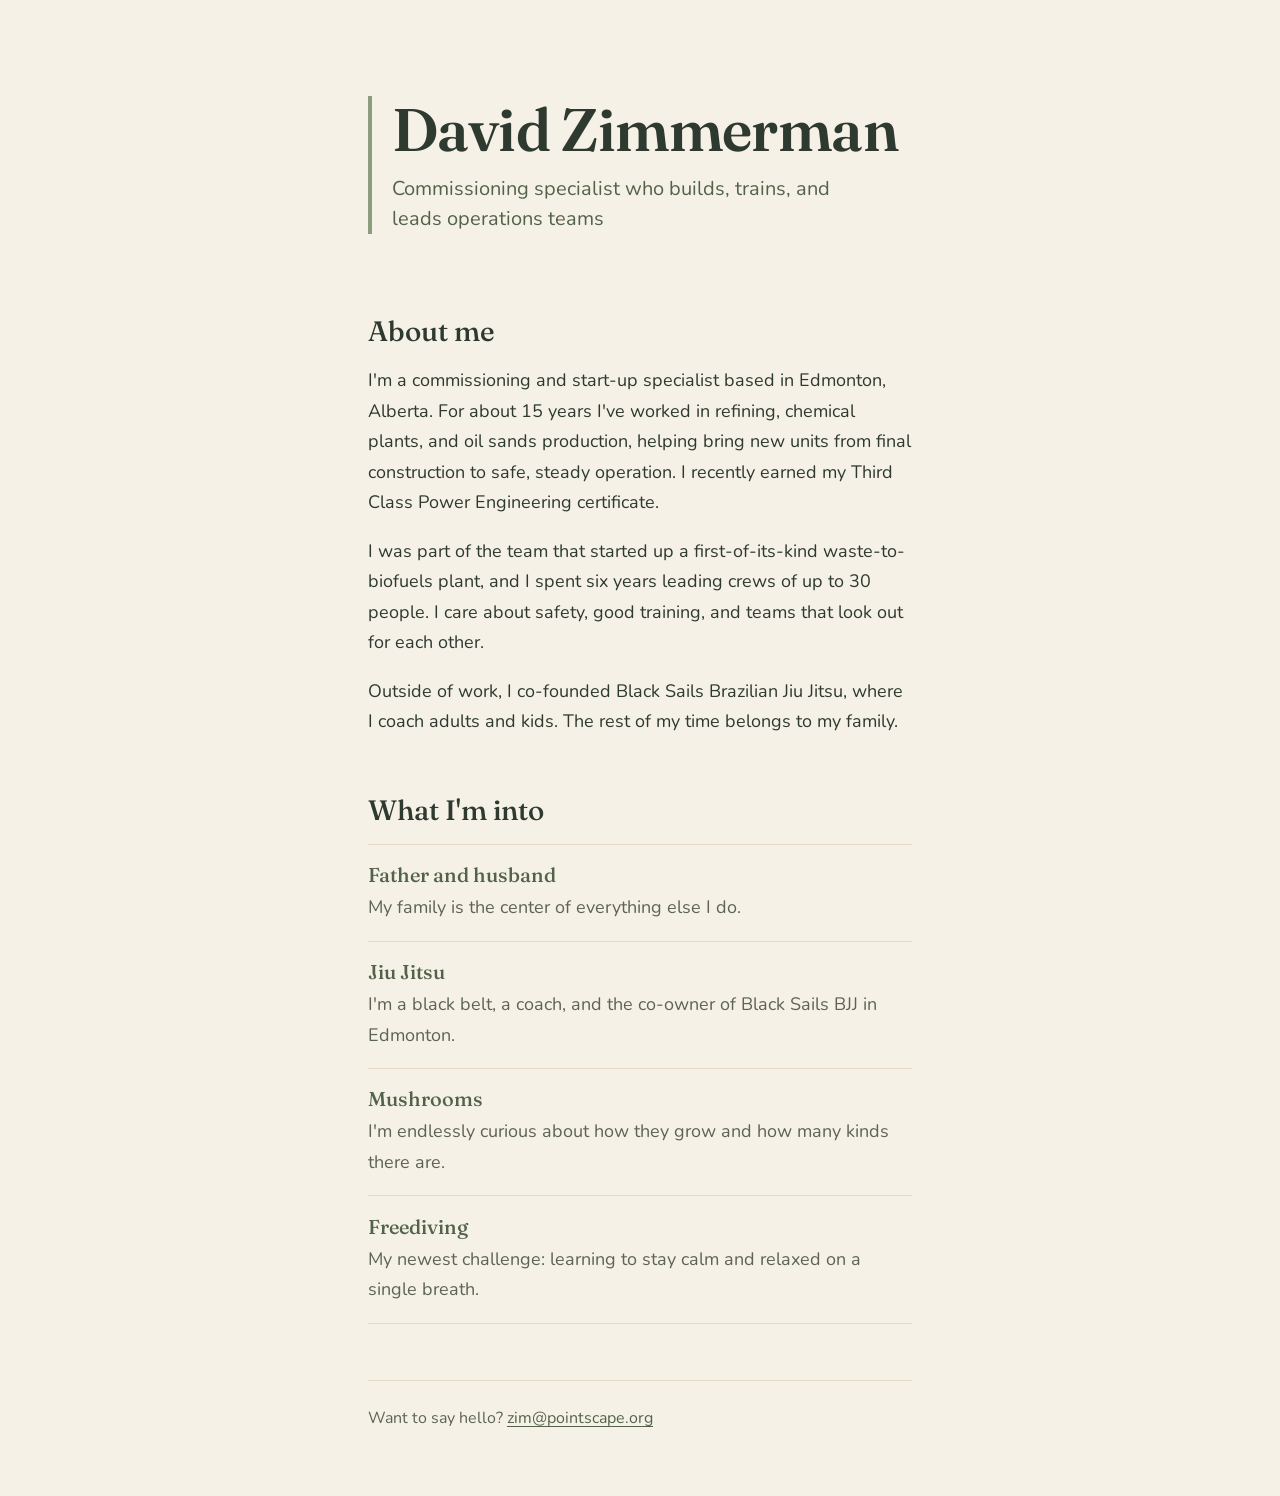
==== index.html @ 8589d8c2 "Add personal website" ====
<!DOCTYPE html>
<html lang="en">
<head>
  <meta charset="utf-8">
  <meta name="viewport" content="width=device-width, initial-scale=1">
  <title>David Zimmerman</title>
  <meta name="description" content="David Zimmerman: commissioning specialist, jiu jitsu coach, father and husband in Edmonton, Alberta.">
  <link rel="preconnect" href="https://fonts.googleapis.com">
  <link rel="preconnect" href="https://fonts.gstatic.com" crossorigin>
  <link rel="stylesheet" href="https://fonts.googleapis.com/css2?family=Fraunces:opsz,wght@9..144,500;9..144,600&family=Nunito:wght@400;600&display=swap">
  <link rel="stylesheet" href="style.css">
</head>
<body>
  <main class="page">
    <header class="intro">
      <h1>David Zimmerman</h1>
      <p class="tagline">Commissioning specialist who builds, trains, and leads operations teams</p>
    </header>

    <section aria-labelledby="about-heading">
      <h2 id="about-heading">About me</h2>
      <p>I'm a commissioning and start-up specialist based in Edmonton, Alberta. For about 15 years I've worked in refining, chemical plants, and oil sands production, helping bring new units from final construction to safe, steady operation. I recently earned my Third Class Power Engineering certificate.</p>
      <p>I was part of the team that started up a first-of-its-kind waste-to-biofuels plant, and I spent six years leading crews of up to 30 people. I care about safety, good training, and teams that look out for each other.</p>
      <p>Outside of work, I co-founded Black Sails Brazilian Jiu Jitsu, where I coach adults and kids. The rest of my time belongs to my family.</p>
    </section>

    <section aria-labelledby="interests-heading">
      <h2 id="interests-heading">What I'm into</h2>
      <ul class="interests">
        <li>
          <h3>Father and husband</h3>
          <p>My family is the center of everything else I do.</p>
        </li>
        <li>
          <h3>Jiu Jitsu</h3>
          <p>I'm a black belt, a coach, and the co-owner of Black Sails BJJ in Edmonton.</p>
        </li>
        <li>
          <h3>Mushrooms</h3>
          <p>I'm endlessly curious about how they grow and how many kinds there are.</p>
        </li>
        <li>
          <h3>Freediving</h3>
          <p>My newest challenge: learning to stay calm and relaxed on a single breath.</p>
        </li>
      </ul>
    </section>

    <footer class="footer">
      <p>Want to say hello? <a href="mailto:zim@pointscape.org">zim@pointscape.org</a></p>
    </footer>
  </main>
</body>
</html>
---- style.css ----
:root {
  --cream: #f6f1e7;
  --sand: #e4dac5;
  --sage: #8c9c7c;
  --sage-deep: #53634a;
  --ink: #2e3a2f;
  --muted: #5d6356;

  --serif: "Fraunces", Georgia, "Times New Roman", serif;
  --sans: "Nunito", "Segoe UI", system-ui, -apple-system, sans-serif;
}

*,
*::before,
*::after {
  box-sizing: border-box;
}

html {
  font-size: 100%;
  -webkit-text-size-adjust: 100%;
}

body {
  margin: 0;
  background: var(--cream);
  color: var(--ink);
  font-family: var(--sans);
  font-size: 1.125rem;
  line-height: 1.7;
}

.page {
  max-width: 38rem;
  margin: 0 auto;
  padding: 4rem 1.5rem 3rem;
}

/* Intro */
.intro {
  margin-bottom: 4rem;
  padding-left: 1.25rem;
  border-left: 4px solid var(--sage);
}

h1 {
  margin: 0;
  font-family: var(--serif);
  font-weight: 600;
  font-size: clamp(2.5rem, 9vw, 3.75rem);
  line-height: 1.1;
  letter-spacing: -0.01em;
}

.tagline {
  margin: 0.75rem 0 0;
  max-width: 28rem;
  color: var(--sage-deep);
  font-size: 1.25rem;
  line-height: 1.5;
}

/* Sections */
section {
  margin-bottom: 3.5rem;
}

h2 {
  margin: 0 0 1rem;
  font-family: var(--serif);
  font-weight: 500;
  font-size: 1.75rem;
  line-height: 1.25;
}

section p {
  margin: 0 0 1.1rem;
}

/* Interests */
.interests {
  margin: 0;
  padding: 0;
  list-style: none;
}

.interests li {
  padding: 1.1rem 0;
  border-top: 1px solid var(--sand);
}

.interests li:last-child {
  border-bottom: 1px solid var(--sand);
}

.interests h3 {
  margin: 0;
  font-family: var(--serif);
  font-weight: 500;
  font-size: 1.25rem;
  line-height: 1.3;
  color: var(--sage-deep);
}

.interests p {
  margin: 0.25rem 0 0;
  color: var(--muted);
}

/* Footer */
.footer {
  padding-top: 1.5rem;
  border-top: 1px solid var(--sand);
  color: var(--muted);
  font-size: 1rem;
}

.footer p {
  margin: 0;
}

a {
  color: var(--sage-deep);
  text-decoration-thickness: 1px;
  text-underline-offset: 0.2em;
}

a:hover {
  color: var(--ink);
}

a:focus-visible {
  outline: 3px solid var(--sage);
  outline-offset: 3px;
  border-radius: 2px;
}

/* Larger screens: a little more room */
@media (min-width: 48rem) {
  .page {
    padding: 6rem 2rem 4rem;
  }

  .intro {
    margin-bottom: 5rem;
  }
}
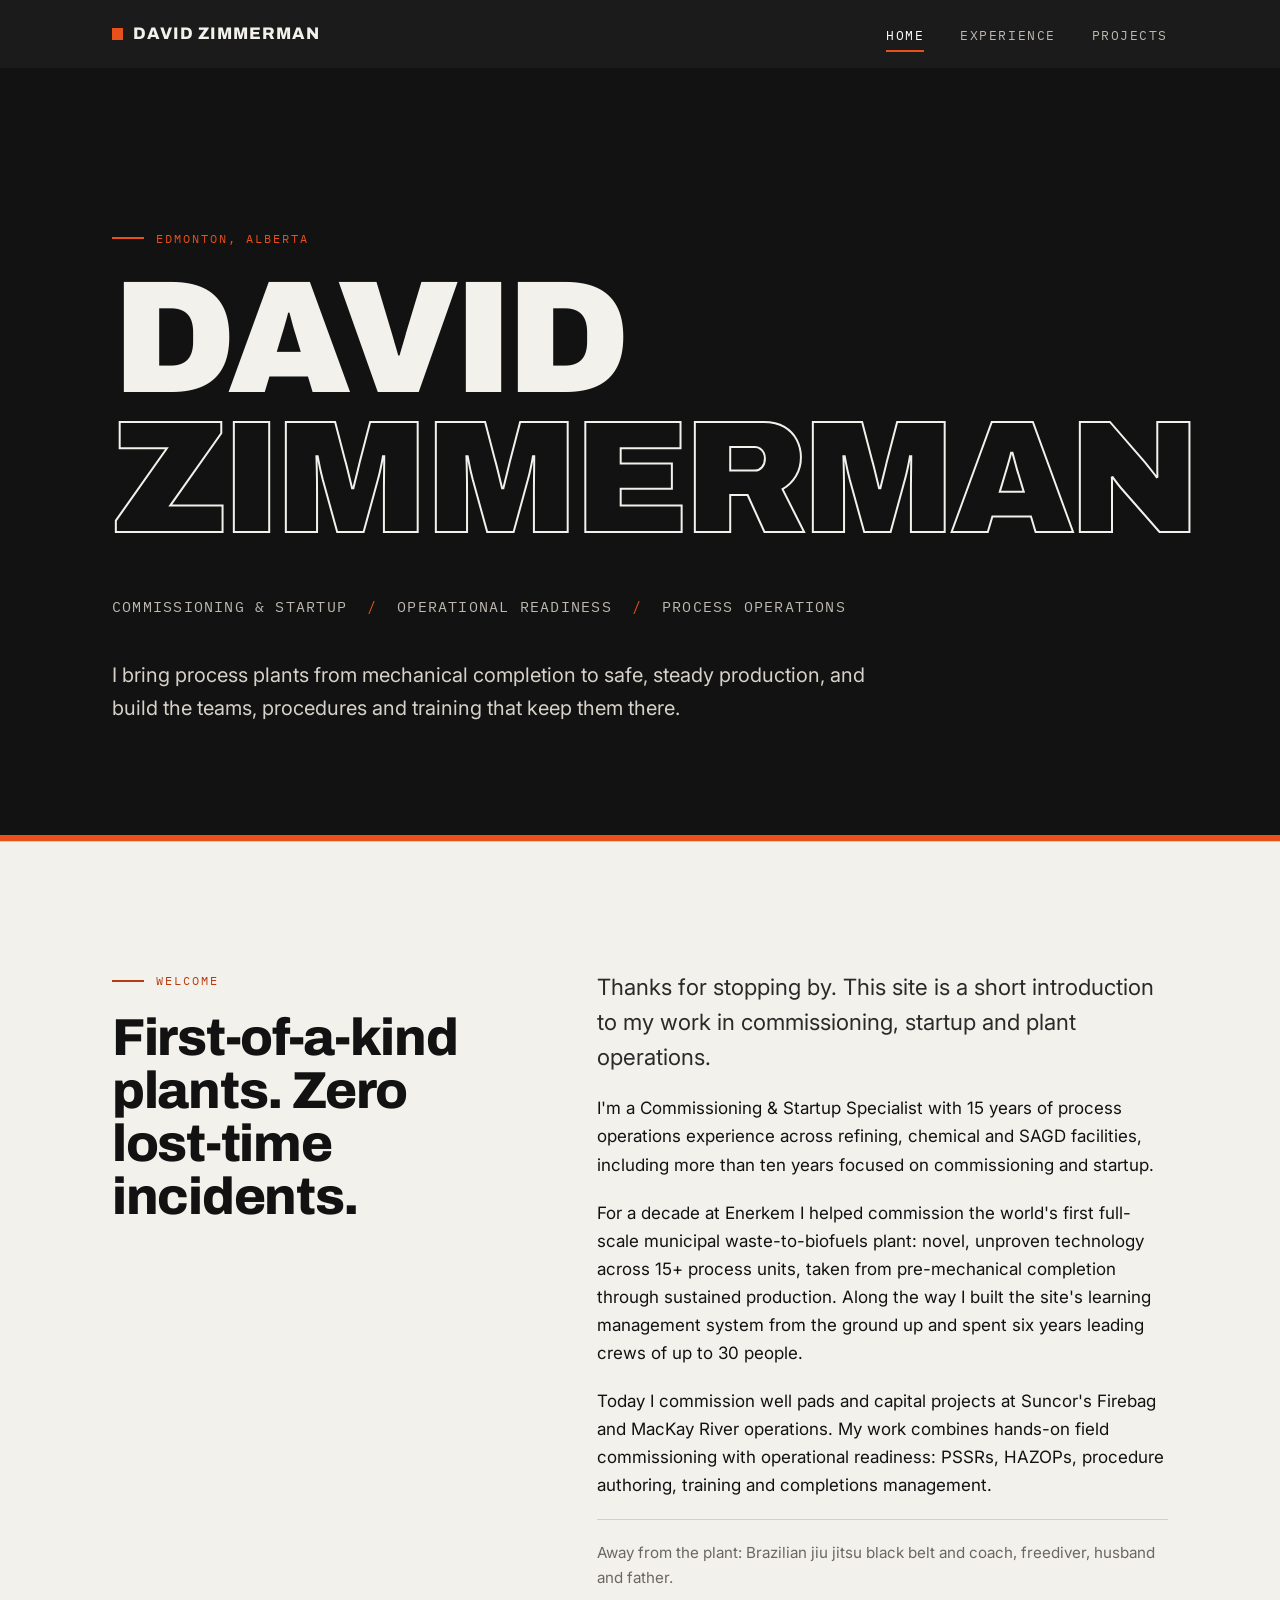
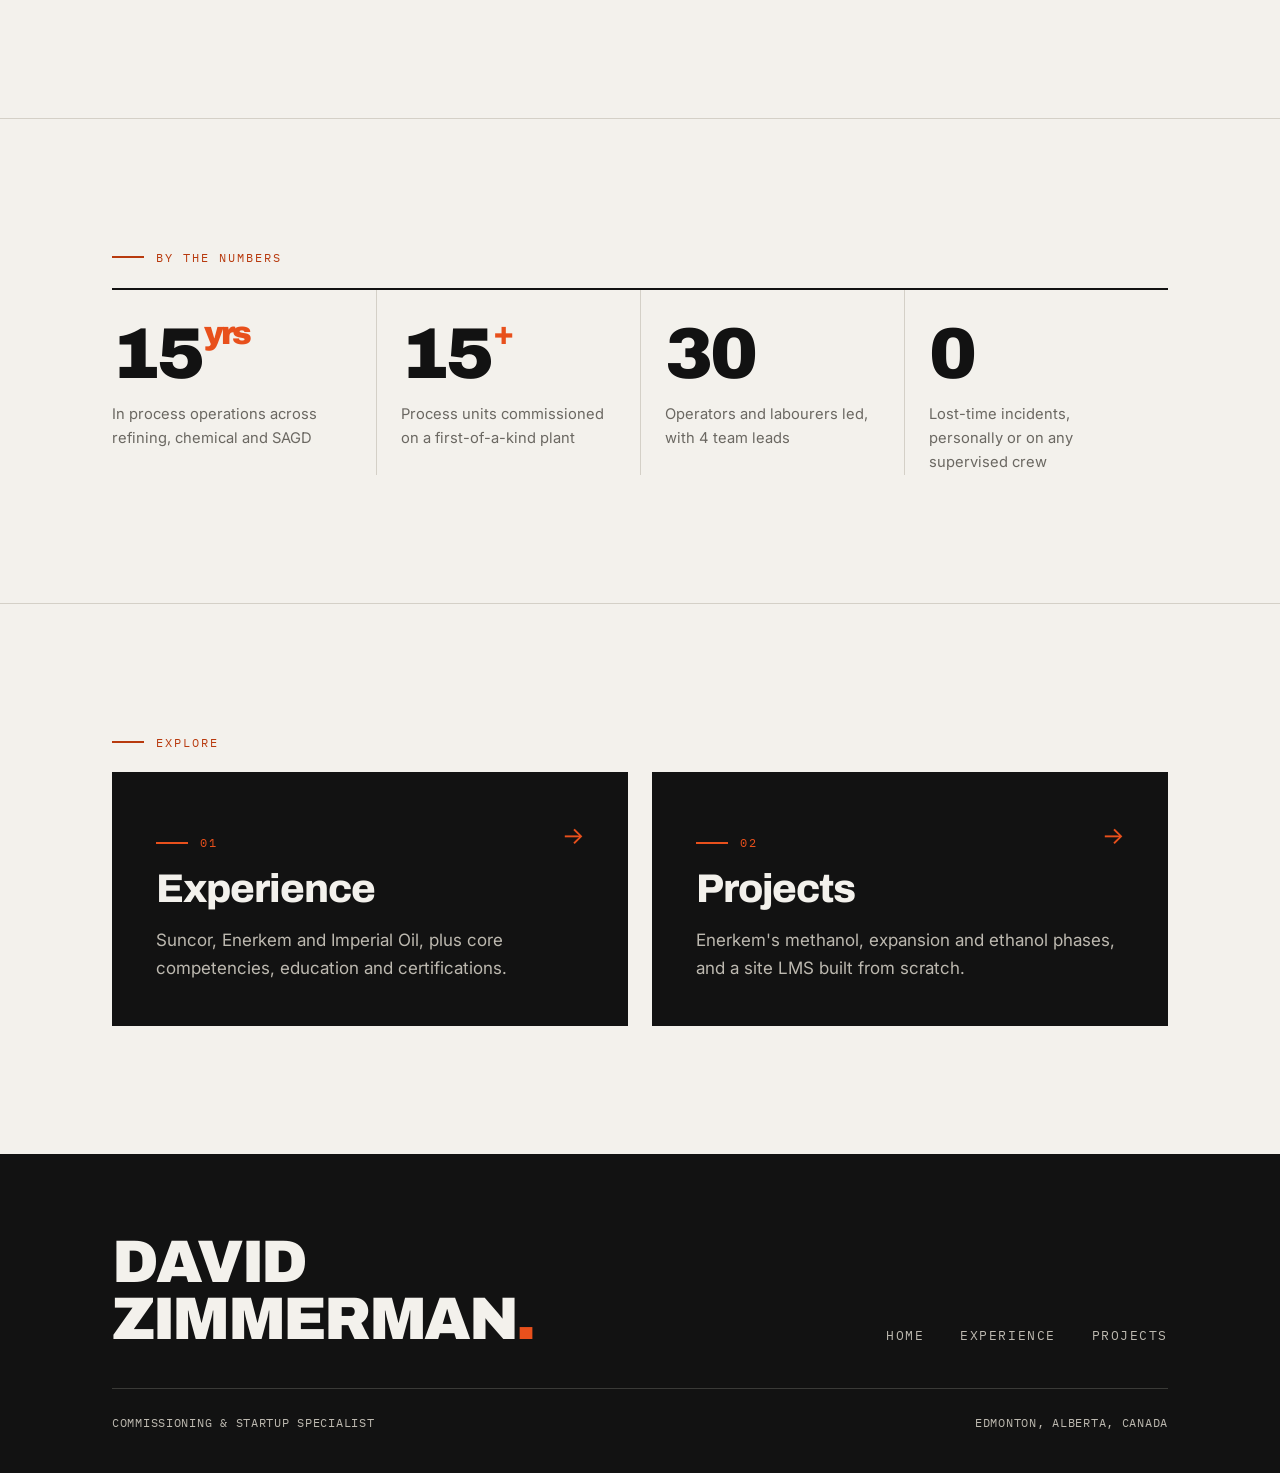
==== commit 06dd18c9: "Rebuild site as three-page portfolio from CV Add Experience and Projects pages, redesign Home and th" ====
--- a/index.html
+++ b/index.html
@@ -3,52 +3,104 @@
 <head>
   <meta charset="utf-8">
   <meta name="viewport" content="width=device-width, initial-scale=1">
-  <title>David Zimmerman</title>
-  <meta name="description" content="David Zimmerman: commissioning specialist, jiu jitsu coach, father and husband in Edmonton, Alberta.">
+  <title>David Zimmerman | Commissioning &amp; Startup Specialist</title>
+  <meta name="description" content="David Zimmerman: commissioning and startup specialist with 15 years in process operations across refining, chemical and SAGD facilities. Edmonton, Alberta.">
   <link rel="preconnect" href="https://fonts.googleapis.com">
   <link rel="preconnect" href="https://fonts.gstatic.com" crossorigin>
-  <link rel="stylesheet" href="https://fonts.googleapis.com/css2?family=Fraunces:opsz,wght@9..144,500;9..144,600&family=Nunito:wght@400;600&display=swap">
+  <link rel="stylesheet" href="https://fonts.googleapis.com/css2?family=Archivo:wght@600;700;800;900&family=IBM+Plex+Mono:wght@400;500&family=Inter:wght@400;500;600&display=swap">
   <link rel="stylesheet" href="style.css">
 </head>
 <body>
-  <main class="page">
-    <header class="intro">
-      <h1>David Zimmerman</h1>
-      <p class="tagline">Commissioning specialist who builds, trains, and leads operations teams</p>
-    </header>
+  <a class="skip" href="#main">Skip to content</a>
+  <header class="site-header">
+    <nav class="nav wrap" aria-label="Main">
+      <a class="brand" href="index.html">David Zimmerman</a>
+      <ul class="nav-links">
+        <li><a href="index.html" aria-current="page">Home</a></li>
+        <li><a href="experience.html">Experience</a></li>
+        <li><a href="projects.html">Projects</a></li>
+      </ul>
+    </nav>
+  </header>
 
-    <section aria-labelledby="about-heading">
-      <h2 id="about-heading">About me</h2>
-      <p>I'm a commissioning and start-up specialist based in Edmonton, Alberta. For about 15 years I've worked in refining, chemical plants, and oil sands production, helping bring new units from final construction to safe, steady operation. I recently earned my Third Class Power Engineering certificate.</p>
-      <p>I was part of the team that started up a first-of-its-kind waste-to-biofuels plant, and I spent six years leading crews of up to 30 people. I care about safety, good training, and teams that look out for each other.</p>
-      <p>Outside of work, I co-founded Black Sails Brazilian Jiu Jitsu, where I coach adults and kids. The rest of my time belongs to my family.</p>
+  <main id="main">
+    <section class="hero">
+      <div class="wrap">
+        <p class="eyebrow">Edmonton, Alberta</p>
+        <h1>David <span>Zimmerman</span></h1>
+        <ul class="tagline">
+          <li>Commissioning &amp; Startup</li>
+          <li>Operational Readiness</li>
+          <li>Process Operations</li>
+        </ul>
+        <p class="hero-intro">I bring process plants from mechanical completion to safe, steady production, and build the teams, procedures and training that keep them there.</p>
+      </div>
     </section>
 
-    <section aria-labelledby="interests-heading">
-      <h2 id="interests-heading">What I'm into</h2>
-      <ul class="interests">
-        <li>
-          <h3>Father and husband</h3>
-          <p>My family is the center of everything else I do.</p>
-        </li>
-        <li>
-          <h3>Jiu Jitsu</h3>
-          <p>I'm a black belt, a coach, and the co-owner of Black Sails BJJ in Edmonton.</p>
-        </li>
-        <li>
-          <h3>Mushrooms</h3>
-          <p>I'm endlessly curious about how they grow and how many kinds there are.</p>
-        </li>
-        <li>
-          <h3>Freediving</h3>
-          <p>My newest challenge: learning to stay calm and relaxed on a single breath.</p>
-        </li>
-      </ul>
+    <section>
+      <div class="wrap split">
+        <div>
+          <p class="eyebrow">Welcome</p>
+          <h2>First-of-a-kind plants. Zero lost-time incidents.</h2>
+        </div>
+        <div>
+          <p class="lead">Thanks for stopping by. This site is a short introduction to my work in commissioning, startup and plant operations.</p>
+          <p>I'm a Commissioning &amp; Startup Specialist with 15 years of process operations experience across refining, chemical and SAGD facilities, including more than ten years focused on commissioning and startup.</p>
+          <p>For a decade at Enerkem I helped commission the world's first full-scale municipal waste-to-biofuels plant: novel, unproven technology across 15+ process units, taken from pre-mechanical completion through sustained production. Along the way I built the site's learning management system from the ground up and spent six years leading crews of up to 30 people.</p>
+          <p>Today I commission well pads and capital projects at Suncor's Firebag and MacKay River operations. My work combines hands-on field commissioning with operational readiness: PSSRs, HAZOPs, procedure authoring, training and completions management.</p>
+          <p class="personal">Away from the plant: Brazilian jiu jitsu black belt and coach, freediver, husband and father.</p>
+        </div>
+      </div>
     </section>
 
-    <footer class="footer">
-      <p>Want to say hello? <a href="mailto:zim@pointscape.org">zim@pointscape.org</a></p>
-    </footer>
+    <section>
+      <div class="wrap">
+        <p class="eyebrow">By the numbers</p>
+        <dl class="stats">
+          <div class="stat"><dt>15<sup>yrs</sup></dt><dd>In process operations across refining, chemical and SAGD</dd></div>
+          <div class="stat"><dt>15<sup>+</sup></dt><dd>Process units commissioned on a first-of-a-kind plant</dd></div>
+          <div class="stat"><dt>30</dt><dd>Operators and labourers led, with 4 team leads</dd></div>
+          <div class="stat"><dt>0</dt><dd>Lost-time incidents, personally or on any supervised crew</dd></div>
+        </dl>
+      </div>
+    </section>
+
+    <section>
+      <div class="wrap">
+        <p class="eyebrow">Explore</p>
+        <div class="cards">
+          <a class="card" href="experience.html">
+            <span class="arrow" aria-hidden="true">&rarr;</span>
+            <p class="eyebrow">01</p>
+            <h3>Experience</h3>
+            <p>Suncor, Enerkem and Imperial Oil, plus core competencies, education and certifications.</p>
+          </a>
+          <a class="card" href="projects.html">
+            <span class="arrow" aria-hidden="true">&rarr;</span>
+            <p class="eyebrow">02</p>
+            <h3>Projects</h3>
+            <p>Enerkem's methanol, expansion and ethanol phases, and a site LMS built from scratch.</p>
+          </a>
+        </div>
+      </div>
+    </section>
   </main>
+
+  <footer class="site-footer">
+    <div class="wrap">
+      <div class="footer-top">
+        <p class="footer-name">David<br>Zimmerman<span>.</span></p>
+        <ul class="nav-links">
+          <li><a href="index.html">Home</a></li>
+          <li><a href="experience.html">Experience</a></li>
+          <li><a href="projects.html">Projects</a></li>
+        </ul>
+      </div>
+      <div class="footer-bottom">
+        <p>Commissioning &amp; Startup Specialist</p>
+        <p>Edmonton, Alberta, Canada</p>
+      </div>
+    </div>
+  </footer>
 </body>
 </html>
--- a/style.css
+++ b/style.css
@@ -1,147 +1,590 @@
+/* ==========================================================
+   David Zimmerman — shared stylesheet
+   Deep neutrals + one signal accent
+   ========================================================== */
+
 :root {
-  --cream: #f6f1e7;
-  --sand: #e4dac5;
-  --sage: #8c9c7c;
-  --sage-deep: #53634a;
-  --ink: #2e3a2f;
-  --muted: #5d6356;
-
-  --serif: "Fraunces", Georgia, "Times New Roman", serif;
-  --sans: "Nunito", "Segoe UI", system-ui, -apple-system, sans-serif;
-}
-
-*,
-*::before,
-*::after {
-  box-sizing: border-box;
-}
-
-html {
-  font-size: 100%;
-  -webkit-text-size-adjust: 100%;
-}
+  --ink: #121212;
+  --ink-2: #2a2a28;
+  --paper: #f3f1ec;
+  --paper-2: #e8e5de;
+  --muted: #6b6862;
+  --line: #d4d0c7;
+  --accent: #e8501c;
+  --accent-ink: #b83a0e;
+
+  --font-display: "Archivo", "Helvetica Neue", Arial, sans-serif;
+  --font-body: "Inter", "Helvetica Neue", Arial, sans-serif;
+  --font-mono: "IBM Plex Mono", ui-monospace, Menlo, monospace;
+
+  --wrap: 72rem;
+  --gutter: clamp(1.25rem, 5vw, 3rem);
+  --section: clamp(4rem, 10vw, 8rem);
+}
+
+*, *::before, *::after { box-sizing: border-box; }
+
+html { -webkit-text-size-adjust: 100%; }
 
 body {
   margin: 0;
-  background: var(--cream);
+  background: var(--paper);
   color: var(--ink);
-  font-family: var(--sans);
-  font-size: 1.125rem;
-  line-height: 1.7;
-}
-
-.page {
-  max-width: 38rem;
-  margin: 0 auto;
-  padding: 4rem 1.5rem 3rem;
-}
-
-/* Intro */
-.intro {
-  margin-bottom: 4rem;
-  padding-left: 1.25rem;
-  border-left: 4px solid var(--sage);
-}
-
-h1 {
-  margin: 0;
-  font-family: var(--serif);
-  font-weight: 600;
-  font-size: clamp(2.5rem, 9vw, 3.75rem);
-  line-height: 1.1;
-  letter-spacing: -0.01em;
-}
-
-.tagline {
-  margin: 0.75rem 0 0;
-  max-width: 28rem;
-  color: var(--sage-deep);
-  font-size: 1.25rem;
-  line-height: 1.5;
-}
-
-/* Sections */
-section {
-  margin-bottom: 3.5rem;
-}
-
-h2 {
-  margin: 0 0 1rem;
-  font-family: var(--serif);
-  font-weight: 500;
-  font-size: 1.75rem;
-  line-height: 1.25;
-}
-
-section p {
-  margin: 0 0 1.1rem;
-}
-
-/* Interests */
-.interests {
+  font-family: var(--font-body);
+  font-size: 1.0625rem;
+  line-height: 1.65;
+  -webkit-font-smoothing: antialiased;
+}
+
+img { max-width: 100%; display: block; }
+
+a { color: inherit; }
+
+::selection { background: var(--accent); color: #fff; }
+
+.wrap {
+  width: 100%;
+  max-width: var(--wrap);
+  margin-inline: auto;
+  padding-inline: var(--gutter);
+}
+
+.skip {
+  position: absolute;
+  left: -999px;
+  top: 0;
+  background: var(--accent);
+  color: #fff;
+  padding: .5rem 1rem;
+  z-index: 100;
+}
+.skip:focus { left: 1rem; top: 1rem; }
+
+:focus-visible { outline: 2px solid var(--accent); outline-offset: 3px; }
+
+/* ---------- Navigation ---------- */
+
+.site-header {
+  position: sticky;
+  top: 0;
+  z-index: 50;
+  background: rgba(18, 18, 18, .96);
+  color: var(--paper);
+  backdrop-filter: blur(8px);
+}
+
+.nav {
+  display: flex;
+  align-items: center;
+  justify-content: space-between;
+  gap: 1rem 2rem;
+  flex-wrap: wrap;
+  min-height: 4.25rem;
+  padding-block: .75rem;
+}
+
+.brand {
+  font-family: var(--font-display);
+  font-weight: 800;
+  font-size: 1.05rem;
+  letter-spacing: .06em;
+  text-transform: uppercase;
+  text-decoration: none;
+  display: inline-flex;
+  align-items: center;
+  gap: .6rem;
+}
+.brand::before {
+  content: "";
+  width: .7rem;
+  height: .7rem;
+  background: var(--accent);
+}
+
+.nav-links {
+  list-style: none;
   margin: 0;
   padding: 0;
+  display: flex;
+  gap: clamp(1rem, 3vw, 2.25rem);
+}
+
+.nav-links a {
+  font-family: var(--font-mono);
+  font-size: .8rem;
+  letter-spacing: .12em;
+  text-transform: uppercase;
+  text-decoration: none;
+  color: #bdb9b0;
+  padding-block: .35rem;
+  border-bottom: 2px solid transparent;
+  transition: color .2s, border-color .2s;
+}
+.nav-links a:hover { color: #fff; }
+.nav-links a[aria-current="page"] {
+  color: #fff;
+  border-bottom-color: var(--accent);
+}
+
+/* ---------- Shared type ---------- */
+
+.eyebrow {
+  font-family: var(--font-mono);
+  font-size: .78rem;
+  letter-spacing: .16em;
+  text-transform: uppercase;
+  color: var(--accent-ink);
+  margin: 0 0 1.25rem;
+  display: flex;
+  align-items: center;
+  gap: .75rem;
+}
+.eyebrow::before {
+  content: "";
+  width: 2rem;
+  height: 2px;
+  background: currentColor;
+}
+
+h1, h2, h3 {
+  font-family: var(--font-display);
+  line-height: 1.02;
+  letter-spacing: -.025em;
+  margin: 0;
+}
+
+.section-title {
+  font-size: clamp(2.25rem, 6vw, 4rem);
+  font-weight: 800;
+  max-width: 18ch;
+  margin-bottom: clamp(2.5rem, 6vw, 4rem);
+}
+
+.lead {
+  font-size: clamp(1.15rem, 2.2vw, 1.4rem);
+  line-height: 1.55;
+  color: var(--ink-2);
+  max-width: 38em;
+}
+
+section { padding-block: var(--section); }
+section + section { border-top: 1px solid var(--line); }
+
+/* ---------- Page hero ---------- */
+
+.hero {
+  background: var(--ink);
+  color: var(--paper);
+  padding-block: clamp(5rem, 14vw, 10rem) clamp(3.5rem, 8vw, 6rem);
+  position: relative;
+  overflow: hidden;
+}
+.hero::after {
+  content: "";
+  position: absolute;
+  inset: auto 0 0 0;
+  height: 6px;
+  background: var(--accent);
+}
+.hero .eyebrow { color: var(--accent); }
+
+.hero h1 {
+  font-size: clamp(3.25rem, 13vw, 10rem);
+  font-weight: 900;
+  text-transform: uppercase;
+  letter-spacing: -.04em;
+  line-height: .88;
+}
+.hero h1 span { display: block; color: transparent; -webkit-text-stroke: 2px var(--paper); }
+
+.hero .page-title {
+  font-size: clamp(3rem, 10vw, 7.5rem);
+  font-weight: 900;
+  letter-spacing: -.04em;
+  line-height: .92;
+}
+.hero .page-title em { font-style: normal; color: var(--accent); }
+
+.tagline {
+  margin: clamp(1.75rem, 4vw, 2.75rem) 0 0;
+  font-family: var(--font-mono);
+  font-size: clamp(.8rem, 1.6vw, .95rem);
+  letter-spacing: .08em;
+  text-transform: uppercase;
+  color: #bdb9b0;
+  display: flex;
+  flex-wrap: wrap;
+  gap: .5rem 1.25rem;
+}
+.tagline li { list-style: none; display: flex; align-items: center; gap: 1.25rem; }
+.tagline li + li::before { content: "/"; color: var(--accent); }
+ul.tagline { padding: 0; }
+
+.hero-intro {
+  margin-top: clamp(1.5rem, 4vw, 2.5rem);
+  max-width: 40em;
+  color: #d6d2c9;
+  font-size: clamp(1.05rem, 2vw, 1.25rem);
+}
+
+/* ---------- Home: intro + bio ---------- */
+
+.split {
+  display: grid;
+  grid-template-columns: minmax(0, 5fr) minmax(0, 7fr);
+  gap: clamp(2rem, 6vw, 6rem);
+  align-items: start;
+}
+.split h2 { font-size: clamp(2rem, 4.5vw, 3.25rem); font-weight: 800; }
+.split p { margin: 0 0 1.25rem; }
+.split p:last-child { margin-bottom: 0; }
+
+.personal {
+  margin-top: 2rem;
+  padding-top: 1.25rem;
+  border-top: 1px solid var(--line);
+  color: var(--muted);
+  font-size: .95rem;
+}
+
+/* Stats band */
+.stats {
+  display: grid;
+  grid-template-columns: repeat(4, minmax(0, 1fr));
+  border-top: 2px solid var(--ink);
+  margin: 0;
+  padding: 0;
+}
+.stat {
+  padding: 1.75rem 1.5rem 0 0;
+}
+.stat + .stat { padding-left: 1.5rem; border-left: 1px solid var(--line); }
+.stat dt {
+  font-family: var(--font-display);
+  font-weight: 900;
+  font-size: clamp(2.75rem, 6vw, 4.5rem);
+  line-height: 1;
+  letter-spacing: -.04em;
+}
+.stat dt sup { font-size: .45em; color: var(--accent); vertical-align: top; margin-left: .05em; }
+.stat dd {
+  margin: .75rem 0 0;
+  font-size: .92rem;
+  color: var(--muted);
+  max-width: 16em;
+}
+
+/* CTA cards */
+.cards {
+  display: grid;
+  grid-template-columns: repeat(2, minmax(0, 1fr));
+  gap: 1.5rem;
+}
+.card {
+  display: block;
+  background: var(--ink);
+  color: var(--paper);
+  text-decoration: none;
+  padding: clamp(1.75rem, 4vw, 2.75rem);
+  position: relative;
+  transition: transform .25s ease, background .25s ease;
+}
+.card:hover { transform: translateY(-4px); background: #000; }
+.card .eyebrow { color: var(--accent); margin-bottom: 1rem; }
+.card h3 { font-size: clamp(1.75rem, 3.5vw, 2.5rem); font-weight: 800; }
+.card p { color: #bdb9b0; margin: 1rem 0 0; max-width: 28em; }
+.card .arrow {
+  position: absolute;
+  top: clamp(1.75rem, 4vw, 2.75rem);
+  right: clamp(1.75rem, 4vw, 2.75rem);
+  font-size: 1.5rem;
+  color: var(--accent);
+  transition: transform .25s ease;
+}
+.card:hover .arrow { transform: translateX(6px); }
+
+/* ---------- Experience ---------- */
+
+.role {
+  display: grid;
+  grid-template-columns: minmax(0, 3fr) minmax(0, 9fr);
+  gap: clamp(1.5rem, 5vw, 4rem);
+  padding-block: clamp(2.5rem, 6vw, 4rem);
+  border-top: 2px solid var(--ink);
+}
+.role:last-child { padding-bottom: 0; }
+
+.role-meta { font-family: var(--font-mono); font-size: .82rem; letter-spacing: .04em; color: var(--muted); }
+.role-meta .dates {
+  display: block;
+  font-size: .9rem;
+  font-weight: 500;
+  color: var(--ink);
+  text-transform: uppercase;
+  letter-spacing: .08em;
+  margin-bottom: .5rem;
+}
+.role-meta .current {
+  display: inline-block;
+  margin-top: .75rem;
+  padding: .2rem .55rem;
+  background: var(--accent);
+  color: #fff;
+  font-size: .7rem;
+  letter-spacing: .12em;
+  text-transform: uppercase;
+}
+
+.role h3 { font-size: clamp(1.6rem, 3.4vw, 2.4rem); font-weight: 800; }
+.role .org {
+  margin: .6rem 0 1.5rem;
+  font-weight: 600;
+  color: var(--accent-ink);
+}
+.role .overview { margin: 0 0 1.5rem; color: var(--ink-2); max-width: 44em; }
+
+.role h4 {
+  font-family: var(--font-mono);
+  font-size: .78rem;
+  font-weight: 500;
+  letter-spacing: .14em;
+  text-transform: uppercase;
+  margin: 2rem 0 .75rem;
+}
+
+.ticks { list-style: none; margin: 0; padding: 0; max-width: 46em; }
+.ticks li {
+  position: relative;
+  padding-left: 1.5rem;
+  margin-bottom: .6rem;
+}
+.ticks li::before {
+  content: "";
+  position: absolute;
+  left: 0;
+  top: .7em;
+  width: .55rem;
+  height: 2px;
+  background: var(--accent);
+}
+
+.specs {
+  display: flex;
+  flex-wrap: wrap;
+  gap: .5rem;
+  margin: 1.5rem 0 0;
+  padding: 0;
   list-style: none;
 }
-
-.interests li {
-  padding: 1.1rem 0;
-  border-top: 1px solid var(--sand);
-}
-
-.interests li:last-child {
-  border-bottom: 1px solid var(--sand);
-}
-
-.interests h3 {
+.specs li {
+  font-family: var(--font-mono);
+  font-size: .75rem;
+  padding: .35rem .7rem;
+  border: 1px solid var(--line);
+  background: #fff;
+}
+
+/* Competencies */
+.dark { background: var(--ink); color: var(--paper); }
+.dark .eyebrow { color: var(--accent); }
+.dark .section-title { color: var(--paper); }
+section.dark + section { border-top: 0; }
+
+.skills {
+  display: grid;
+  grid-template-columns: repeat(auto-fit, minmax(min(100%, 19rem), 1fr));
+  gap: 0;
+  border-top: 1px solid #3a3a37;
+}
+.skill {
+  padding: 2rem 2rem 2rem 0;
+  border-bottom: 1px solid #3a3a37;
+}
+.skill h3 {
+  font-size: 1.3rem;
+  font-weight: 700;
+  letter-spacing: -.01em;
+  margin-bottom: .75rem;
+  display: flex;
+  gap: .75rem;
+  align-items: baseline;
+}
+.skill h3 span { font-family: var(--font-mono); font-size: .75rem; color: var(--accent); font-weight: 400; }
+.skill p { margin: 0; color: #bdb9b0; font-size: .95rem; }
+
+/* Education & certs */
+.creds {
+  display: grid;
+  grid-template-columns: minmax(0, 1fr) minmax(0, 1fr);
+  gap: clamp(2.5rem, 6vw, 5rem);
+}
+.creds h3 {
+  font-family: var(--font-mono);
+  font-size: .78rem;
+  font-weight: 500;
+  letter-spacing: .14em;
+  text-transform: uppercase;
+  padding-bottom: 1rem;
+  border-bottom: 2px solid var(--ink);
+  margin-bottom: 0;
+}
+.edu { list-style: none; margin: 0; padding: 0; }
+.edu li {
+  display: flex;
+  justify-content: space-between;
+  gap: 1rem;
+  padding-block: 1.1rem;
+  border-bottom: 1px solid var(--line);
+}
+.edu strong { display: block; font-weight: 600; }
+.edu span { color: var(--muted); font-size: .92rem; }
+.edu time { font-family: var(--font-mono); font-size: .82rem; color: var(--muted); white-space: nowrap; }
+
+.certs { list-style: none; margin: 1.25rem 0 0; padding: 0; display: flex; flex-wrap: wrap; gap: .5rem; }
+.certs li {
+  padding: .45rem .85rem;
+  border: 1px solid var(--ink);
+  font-size: .9rem;
+}
+
+/* ---------- Projects ---------- */
+
+.project {
+  display: grid;
+  grid-template-columns: minmax(0, 2fr) minmax(0, 10fr);
+  gap: clamp(1rem, 4vw, 3rem);
+  padding-block: clamp(3rem, 7vw, 5rem);
+  border-top: 2px solid var(--ink);
+}
+.project:first-of-type { padding-top: 0; border-top: 0; }
+
+.project-num {
+  font-family: var(--font-display);
+  font-weight: 900;
+  font-size: clamp(3.5rem, 8vw, 6rem);
+  line-height: .85;
+  letter-spacing: -.05em;
+  color: var(--accent);
+}
+
+.project h2 {
+  font-size: clamp(2rem, 5vw, 3.5rem);
+  font-weight: 800;
+  max-width: 16ch;
+}
+.project .context {
+  font-family: var(--font-mono);
+  font-size: .8rem;
+  letter-spacing: .08em;
+  text-transform: uppercase;
+  color: var(--muted);
+  margin: 1rem 0 1.75rem;
+}
+.project .summary { font-size: 1.15rem; color: var(--ink-2); max-width: 40em; margin: 0 0 1.75rem; }
+
+.project-body {
+  display: grid;
+  grid-template-columns: minmax(0, 7fr) minmax(0, 4fr);
+  gap: clamp(1.5rem, 5vw, 3.5rem);
+  align-items: start;
+}
+
+.outcome {
+  background: var(--ink);
+  color: var(--paper);
+  padding: 1.75rem;
+}
+.outcome .label {
+  font-family: var(--font-mono);
+  font-size: .72rem;
+  letter-spacing: .16em;
+  text-transform: uppercase;
+  color: var(--accent);
+  margin: 0 0 .75rem;
+}
+.outcome .big {
+  font-family: var(--font-display);
+  font-weight: 900;
+  font-size: clamp(1.75rem, 3vw, 2.25rem);
+  line-height: 1;
+  letter-spacing: -.03em;
   margin: 0;
-  font-family: var(--serif);
-  font-weight: 500;
-  font-size: 1.25rem;
-  line-height: 1.3;
-  color: var(--sage-deep);
-}
-
-.interests p {
-  margin: 0.25rem 0 0;
-  color: var(--muted);
-}
-
-/* Footer */
-.footer {
+  overflow-wrap: anywhere;
+}
+.outcome p:last-child { margin: .75rem 0 0; color: #bdb9b0; font-size: .92rem; }
+
+/* ---------- Footer ---------- */
+
+.site-footer {
+  background: var(--ink);
+  color: #bdb9b0;
+  padding-block: clamp(3rem, 7vw, 5rem) 2.5rem;
+}
+.footer-top {
+  display: flex;
+  justify-content: space-between;
+  align-items: end;
+  flex-wrap: wrap;
+  gap: 2rem;
+  padding-bottom: 2.5rem;
+  border-bottom: 1px solid #3a3a37;
+}
+.footer-name {
+  font-family: var(--font-display);
+  font-weight: 900;
+  font-size: clamp(2rem, 6vw, 3.75rem);
+  letter-spacing: -.04em;
+  line-height: .95;
+  color: var(--paper);
+  text-transform: uppercase;
+  margin: 0;
+}
+.footer-name span { color: var(--accent); }
+.footer-top .nav-links a { color: #bdb9b0; }
+.footer-bottom {
+  display: flex;
+  justify-content: space-between;
+  flex-wrap: wrap;
+  gap: .5rem 2rem;
   padding-top: 1.5rem;
-  border-top: 1px solid var(--sand);
-  color: var(--muted);
-  font-size: 1rem;
-}
-
-.footer p {
-  margin: 0;
-}
-
-a {
-  color: var(--sage-deep);
-  text-decoration-thickness: 1px;
-  text-underline-offset: 0.2em;
-}
-
-a:hover {
-  color: var(--ink);
-}
-
-a:focus-visible {
-  outline: 3px solid var(--sage);
-  outline-offset: 3px;
-  border-radius: 2px;
-}
-
-/* Larger screens: a little more room */
-@media (min-width: 48rem) {
-  .page {
-    padding: 6rem 2rem 4rem;
-  }
-
-  .intro {
-    margin-bottom: 5rem;
-  }
-}
+  font-family: var(--font-mono);
+  font-size: .75rem;
+  letter-spacing: .06em;
+  text-transform: uppercase;
+}
+.footer-bottom p { margin: 0; }
+
+/* ---------- Responsive ---------- */
+
+@media (max-width: 860px) {
+  .split,
+  .role,
+  .project,
+  .project-body,
+  .creds { grid-template-columns: minmax(0, 1fr); }
+
+  .stats { grid-template-columns: repeat(2, minmax(0, 1fr)); }
+  .stat:nth-child(3) { padding-left: 0; border-left: 0; }
+  .stat:nth-child(n+3) { margin-top: 1.5rem; }
+
+  .cards { grid-template-columns: minmax(0, 1fr); }
+
+  .role-meta .dates { display: inline; margin-right: .75rem; }
+  .role-meta .current { margin-top: 0; }
+}
+
+@media (max-width: 520px) {
+  body { font-size: 1rem; }
+  .nav { justify-content: flex-start; }
+  .nav-links { width: 100%; justify-content: space-between; border-top: 1px solid #3a3a37; padding-top: .6rem; }
+  .hero h1 span { -webkit-text-stroke-width: 1.5px; }
+  .stat, .stat + .stat { padding: 1.25rem 1rem 0 0; }
+  .stat + .stat { padding-left: 1rem; }
+  .stat:nth-child(3) { padding-left: 0; }
+  .edu li { flex-direction: column; gap: .25rem; }
+  .skill { padding-right: 0; }
+}
+
+@media (prefers-reduced-motion: reduce) {
+  *, *::before, *::after { transition: none !important; }
+}
